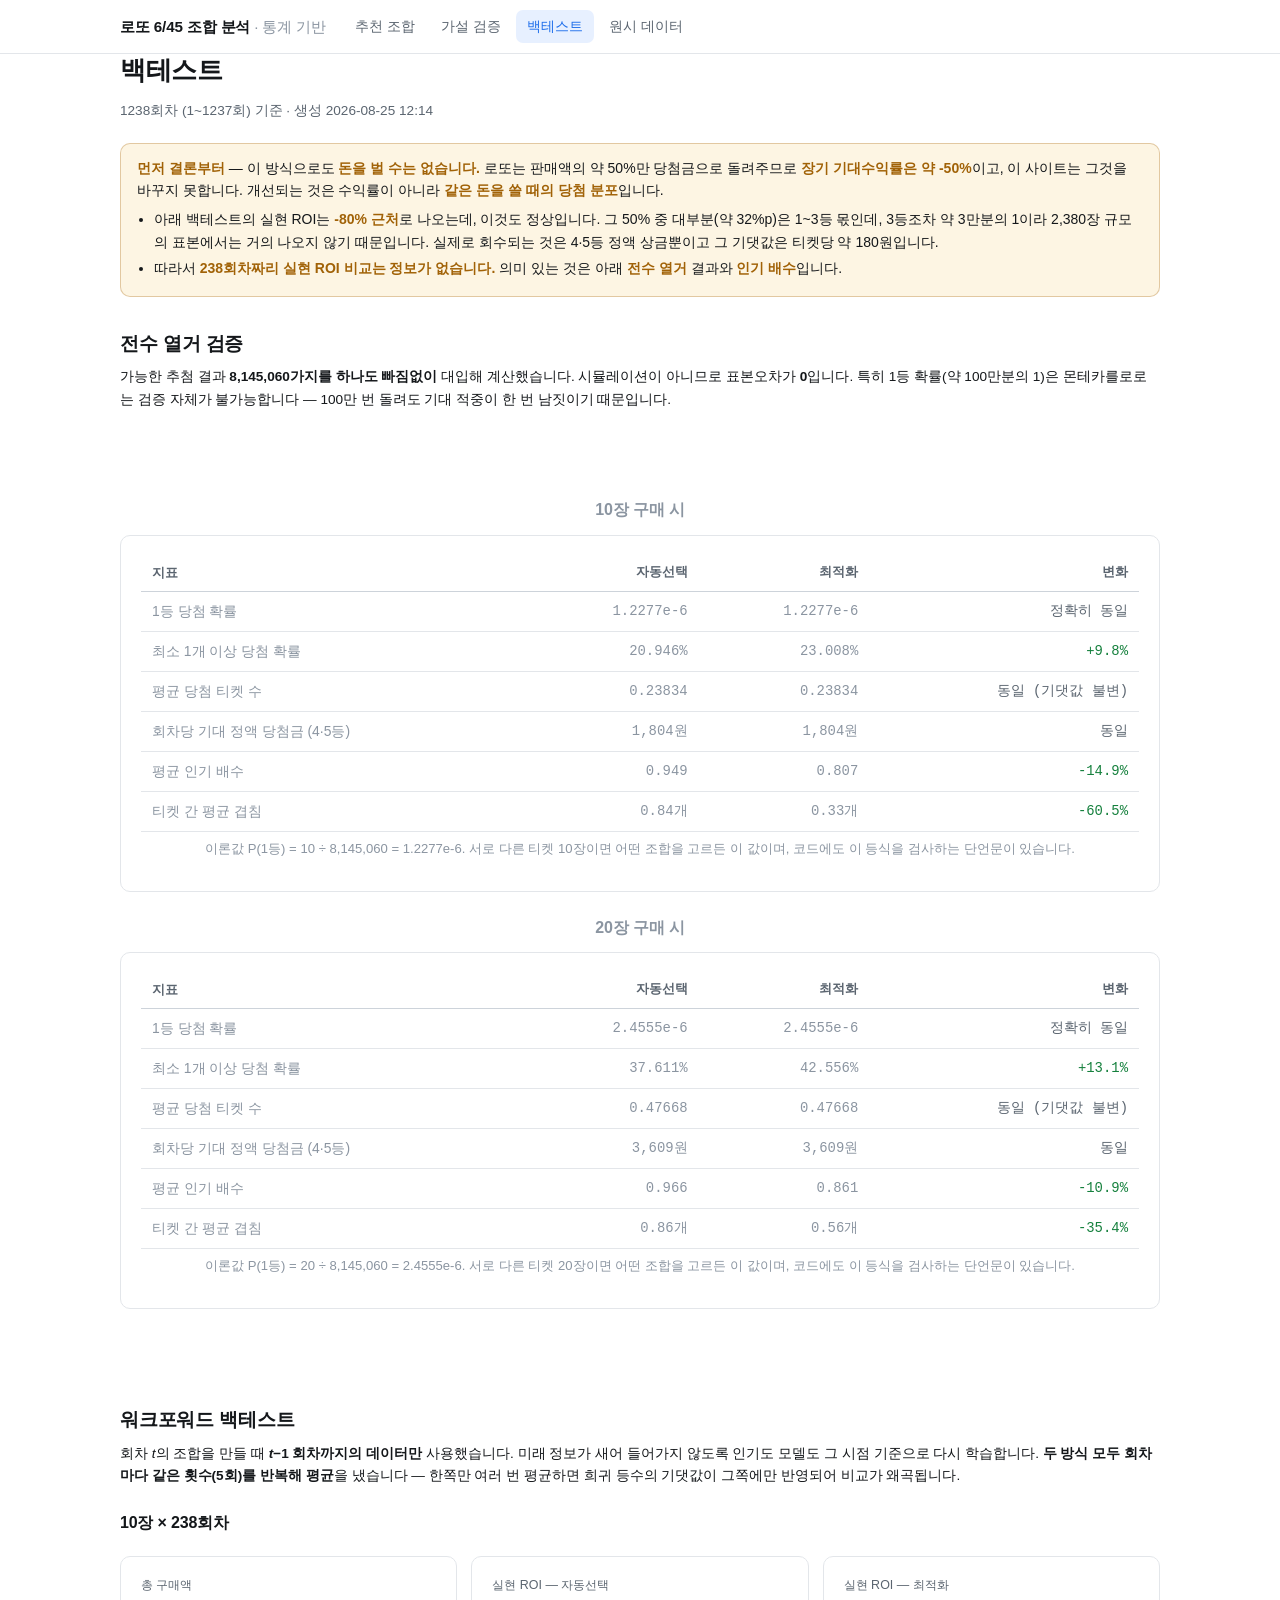
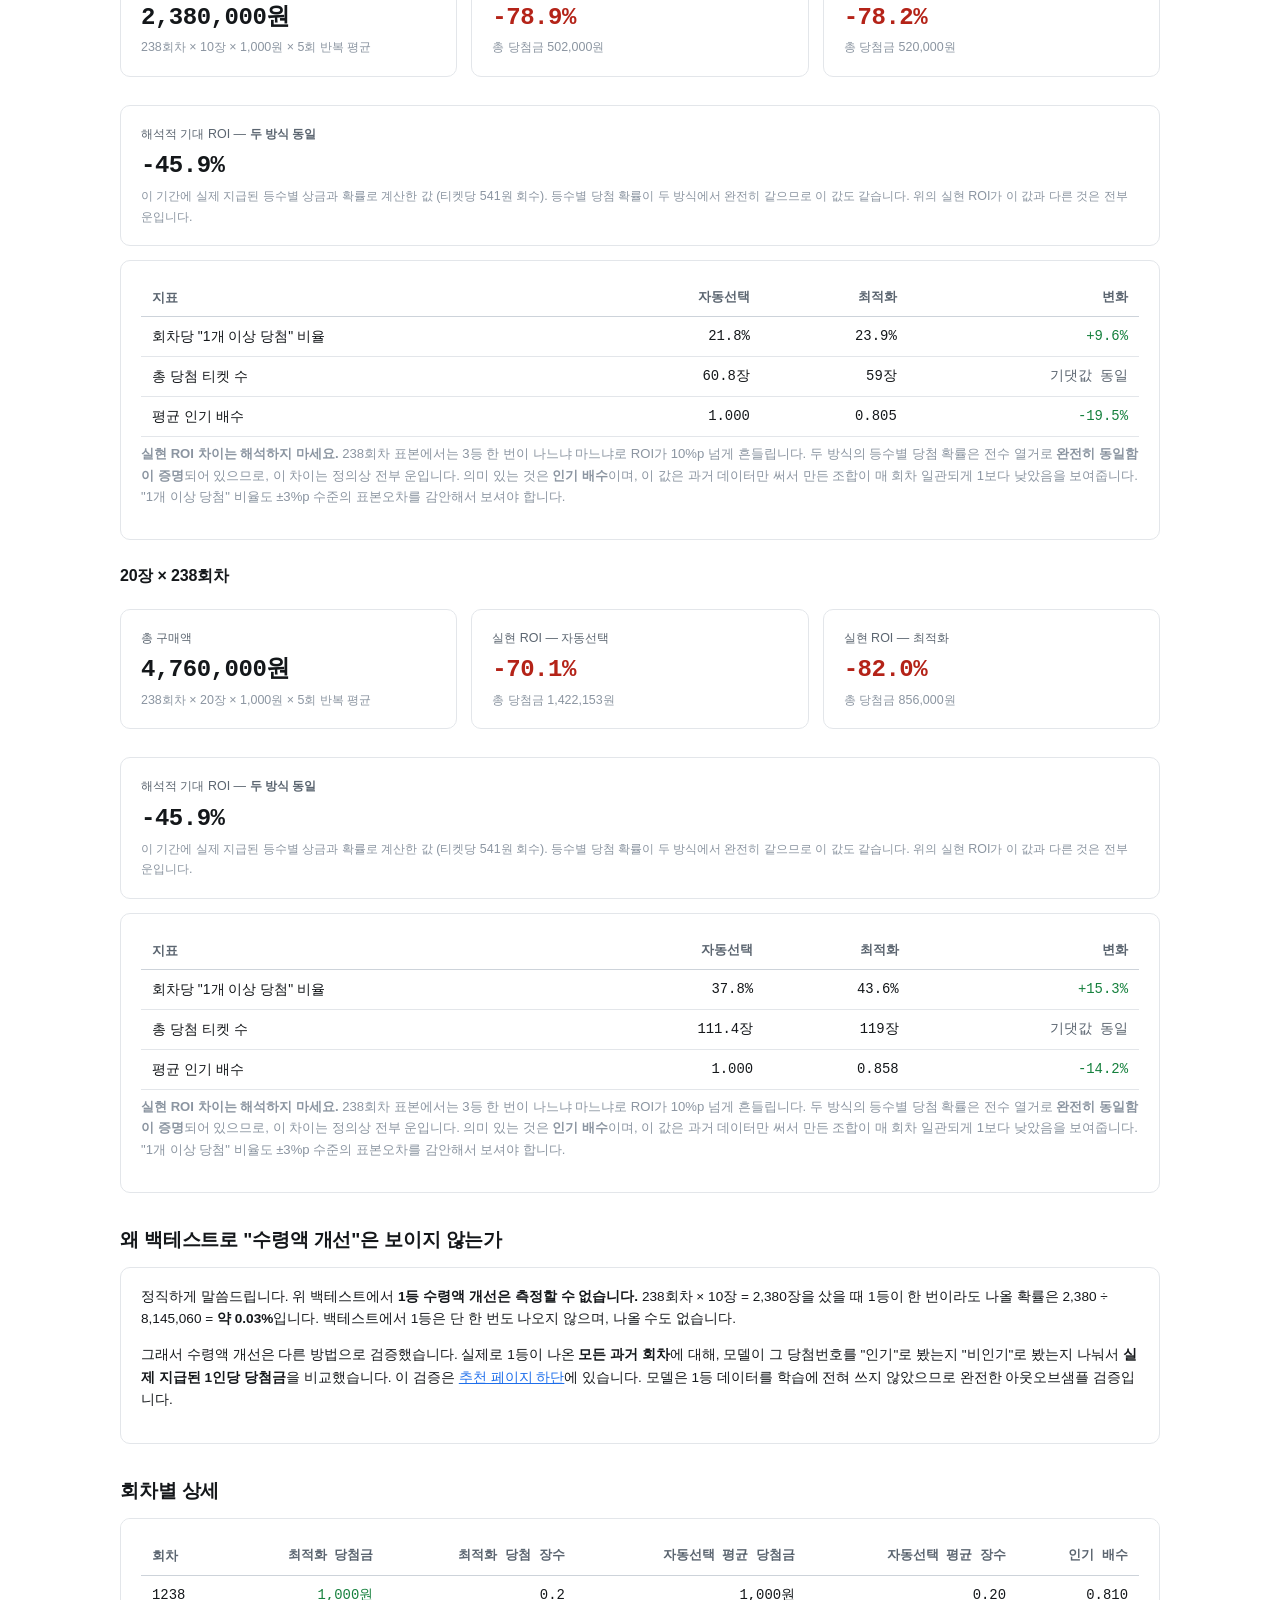
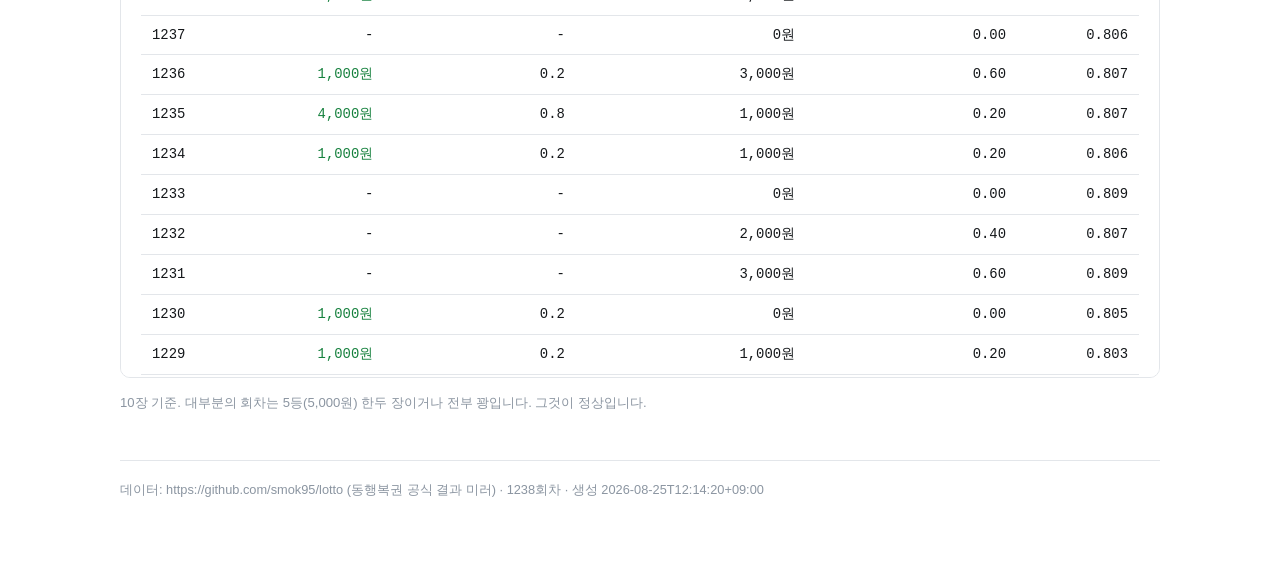
==== web/backtest.html @ 25a47c80 "로또 6/45 조합 분석 시스템 당첨 확률은 조합과 무관하게 1/8,145,060으로 동일하다. 대신 실제로 바꿀 수 있는 두 가지를 최적화한다: 당첨 시 수령액(파리뮤추얼 분배 " ====
<!doctype html>
<html lang="ko">
<head>
<meta charset="utf-8">
<meta name="viewport" content="width=device-width, initial-scale=1">
<meta name="robots" content="noindex, nofollow">
<title>백테스트 — 로또 6/45 조합 분석</title>
<meta name="description" content="워크포워드 백테스트와 8,145,060가지 전수 열거로 검증한 포트폴리오 성능. ROI는 정직하게 약 -50%입니다.">
<link rel="icon" href="data:image/svg+xml,%3Csvg xmlns='http://www.w3.org/2000/svg' viewBox='0 0 32 32'%3E%3Ccircle cx='16' cy='16' r='14' fill='%232a7fd4'/%3E%3Ctext x='16' y='22' font-size='16' font-weight='700' text-anchor='middle' fill='white' font-family='sans-serif'%3E45%3C/text%3E%3C/svg%3E">
<link rel="stylesheet" href="css/style.css">
</head>
<body>
<div class="wrap">
  <h1>백테스트</h1>
  <p class="muted small" id="subtitle"></p>

  <div class="notice">
    <b>먼저 결론부터</b> — 이 방식으로도 <b>돈을 벌 수는 없습니다.</b>
    로또는 판매액의 약 50%만 당첨금으로 돌려주므로 <b>장기 기대수익률은 약 -50%</b>이고,
    이 사이트는 그것을 바꾸지 못합니다. 개선되는 것은 수익률이 아니라
    <b>같은 돈을 쓸 때의 당첨 분포</b>입니다.
    <ul>
      <li>아래 백테스트의 실현 ROI는 <b>-80% 근처</b>로 나오는데, 이것도 정상입니다.
          그 50% 중 대부분(약 32%p)은 1~3등 몫인데, 3등조차 약 3만분의 1이라
          <span id="ntickets-note">수천 장</span> 규모의 표본에서는 거의 나오지 않기 때문입니다.
          실제로 회수되는 것은 4·5등 정액 상금뿐이고 그 기댓값은 티켓당 약 180원입니다.</li>
      <li>따라서 <b>238회차짜리 실현 ROI 비교는 정보가 없습니다.</b>
          의미 있는 것은 아래 <b>전수 열거</b> 결과와 <b>인기 배수</b>입니다.</li>
    </ul>
  </div>

  <h2>전수 열거 검증</h2>
  <p class="small">
    가능한 추첨 결과 <b>8,145,060가지를 하나도 빠짐없이</b> 대입해 계산했습니다.
    시뮬레이션이 아니므로 표본오차가 <b>0</b>입니다. 특히 1등 확률(약 100만분의 1)은
    몬테카를로로는 검증 자체가 불가능합니다 — 100만 번 돌려도 기대 적중이 한 번 남짓이기 때문입니다.
  </p>
  <div id="exact" class="loading">불러오는 중…</div>

  <h2>워크포워드 백테스트</h2>
  <p class="small">
    회차 <i>t</i>의 조합을 만들 때 <b><i>t</i>−1 회차까지의 데이터만</b> 사용했습니다.
    미래 정보가 새어 들어가지 않도록 인기도 모델도 그 시점 기준으로 다시 학습합니다.
    <b>두 방식 모두 회차마다 같은 횟수(<span id="nreps"></span>회)를 반복해 평균</b>을 냈습니다 —
    한쪽만 여러 번 평균하면 희귀 등수의 기댓값이 그쪽에만 반영되어 비교가 왜곡됩니다.
  </p>
  <div id="wf"></div>

  <h2>왜 백테스트로 "수령액 개선"은 보이지 않는가</h2>
  <div class="card small">
    <p>정직하게 말씀드립니다. 위 백테스트에서 <b>1등 수령액 개선은 측정할 수 없습니다.</b>
    <span id="jackpot-math"></span>
    백테스트에서 1등은 단 한 번도 나오지 않으며, 나올 수도 없습니다.</p>
    <p>그래서 수령액 개선은 다른 방법으로 검증했습니다.
    실제로 1등이 나온 <b>모든 과거 회차</b>에 대해, 모델이 그 당첨번호를 "인기"로 봤는지
    "비인기"로 봤는지 나눠서 <b>실제 지급된 1인당 당첨금</b>을 비교했습니다.
    이 검증은 <a href="index.html">추천 페이지 하단</a>에 있습니다.
    모델은 1등 데이터를 학습에 전혀 쓰지 않았으므로 완전한 아웃오브샘플 검증입니다.</p>
  </div>

  <h2>회차별 상세</h2>
  <div id="rounds"></div>

  <footer id="footer"></footer>
</div>

<script src="js/app.js"></script>
<script>
(async () => {
  APP.chrome("backtest.html");
  const f = APP.fmt;
  let bt, meta;
  try {
    [meta, bt] = await Promise.all([APP.load("meta.json"), APP.load("backtest.json")]);
  } catch (e) { APP.set("exact", `<div class="err">${e.message}</div>`); return; }

  APP.el("subtitle").textContent =
    `${meta.n_draws}회차 (1~${meta.latest_draw}회) 기준 · 생성 ${meta.generated_at.slice(0, 16).replace("T", " ")}`;

  // ---------------- 전수 열거 ----------------
  APP.set("exact", Object.keys(bt.montecarlo).map(n => {
    const d = bt.montecarlo[n], o = d.optimized, b = d.random;
    const same = Math.abs(o.p_jackpot - b.p_jackpot) < 1e-15;
    return `<h3>${n}장 구매 시</h3>
      <div class="card table-scroll"><table>
      <thead><tr><th>지표</th><th class="num">자동선택</th><th class="num">최적화</th>
        <th class="num">변화</th></tr></thead><tbody>
      <tr><td>1등 당첨 확률</td><td class="num">${b.p_jackpot.toExponential(4)}</td>
        <td class="num">${o.p_jackpot.toExponential(4)}</td>
        <td class="num ${same ? "flat" : "down"}">${same ? "정확히 동일" : "불일치 — 버그"}</td></tr>
      <tr><td>최소 1개 이상 당첨 확률</td><td class="num">${f.pct(b.p_any_prize, 3)}</td>
        <td class="num">${f.pct(o.p_any_prize, 3)}</td>
        <td class="num up">${f.sign(o.p_any_prize / b.p_any_prize - 1)}</td></tr>
      <tr><td>평균 당첨 티켓 수</td><td class="num">${b.mean_prizes.toFixed(5)}</td>
        <td class="num">${o.mean_prizes.toFixed(5)}</td>
        <td class="num flat">동일 (기댓값 불변)</td></tr>
      <tr><td>회차당 기대 정액 당첨금 (4·5등)</td>
        <td class="num">${f.won(b.mean_fixed_prize)}</td>
        <td class="num">${f.won(o.mean_fixed_prize)}</td>
        <td class="num flat">동일</td></tr>
      <tr><td>평균 인기 배수</td><td class="num">${b.mean_multiplier.toFixed(3)}</td>
        <td class="num">${o.mean_multiplier.toFixed(3)}</td>
        <td class="num up">${f.sign(o.mean_multiplier / b.mean_multiplier - 1)}</td></tr>
      <tr><td>티켓 간 평균 겹침</td><td class="num">${b.mean_overlap.toFixed(2)}개</td>
        <td class="num">${o.mean_overlap.toFixed(2)}개</td>
        <td class="num up">${f.sign(o.mean_overlap / b.mean_overlap - 1)}</td></tr>
      </tbody></table>
      <p class="hint">이론값 P(1등) = ${n} ÷ 8,145,060 = ${(Number(n) / 8145060).toExponential(4)}.
      서로 다른 티켓 ${n}장이면 어떤 조합을 고르든 이 값이며, 코드에도 이 등식을 검사하는 단언문이 있습니다.</p>
      </div>`;
  }).join(""));

  // ---------------- 워크포워드 ----------------
  APP.set("wf", Object.keys(bt.walk_forward).map(n => {
    const s = bt.walk_forward[n].summary, o = s.ours, r = s.random;
    return `<h3>${n}장 × ${s.n_rounds}회차</h3>
      <div class="grid grid-3">
        <div class="card stat"><div class="label">총 구매액</div>
          <div class="value">${f.won(s.spend)}</div>
          <div class="sub">${s.n_rounds}회차 × ${n}장 × 1,000원 × ${s.n_reps}회 반복 평균</div></div>
        <div class="card stat"><div class="label">실현 ROI — 자동선택</div>
          <div class="value down">${(r.roi * 100).toFixed(1)}%</div>
          <div class="sub">총 당첨금 ${f.won(r.prize)}</div></div>
        <div class="card stat"><div class="label">실현 ROI — 최적화</div>
          <div class="value down">${(o.roi * 100).toFixed(1)}%</div>
          <div class="sub">총 당첨금 ${f.won(o.prize)}</div></div>
      </div>
      ${s.analytic_roi == null ? "" : `<div class="card stat">
        <div class="label">해석적 기대 ROI — <b>두 방식 동일</b></div>
        <div class="value">${(s.analytic_roi * 100).toFixed(1)}%</div>
        <div class="sub">이 기간에 실제 지급된 등수별 상금과 확률로 계산한 값
          (티켓당 ${f.won(s.analytic_return_per_ticket)} 회수).
          등수별 당첨 확률이 두 방식에서 완전히 같으므로 이 값도 같습니다.
          위의 실현 ROI가 이 값과 다른 것은 전부 운입니다.</div></div>`}
      <div class="card table-scroll"><table>
      <thead><tr><th>지표</th><th class="num">자동선택</th><th class="num">최적화</th>
        <th class="num">변화</th></tr></thead><tbody>
      <tr><td>회차당 "1개 이상 당첨" 비율</td><td class="num">${f.pct(r.any_rate, 1)}</td>
        <td class="num">${f.pct(o.any_rate, 1)}</td>
        <td class="num ${o.any_rate >= r.any_rate ? "up" : "down"}">${f.sign(o.any_rate / r.any_rate - 1)}</td></tr>
      <tr><td>총 당첨 티켓 수</td><td class="num">${r.wins.toFixed(1)}장</td>
        <td class="num">${o.wins.toFixed(0)}장</td>
        <td class="num flat">기댓값 동일</td></tr>
      <tr><td>평균 인기 배수</td><td class="num">${r.mean_multiplier.toFixed(3)}</td>
        <td class="num">${o.mean_multiplier.toFixed(3)}</td>
        <td class="num up">${f.sign(o.mean_multiplier / r.mean_multiplier - 1)}</td></tr>
      </tbody></table>
      <p class="hint"><b>실현 ROI 차이는 해석하지 마세요.</b> ${s.n_rounds}회차 표본에서는
      3등 한 번이 나느냐 마느냐로 ROI가 10%p 넘게 흔들립니다. 두 방식의 등수별 당첨 확률은
      전수 열거로 <b>완전히 동일함이 증명</b>되어 있으므로, 이 차이는 정의상 전부 운입니다.
      의미 있는 것은 <b>인기 배수</b>이며, 이 값은 과거 데이터만 써서 만든 조합이
      매 회차 일관되게 1보다 낮았음을 보여줍니다.
      "1개 이상 당첨" 비율도 ±3%p 수준의 표본오차를 감안해서 보셔야 합니다.</p>
      </div>`;
  }).join(""));

  // ---------------- 회차별 표 ----------------
  const rows10 = bt.walk_forward["10"].rounds;
  APP.set("rounds", `<div class="card table-scroll" style="max-height:460px;overflow-y:auto">
    <table><thead><tr><th>회차</th><th class="num">최적화 당첨금</th><th class="num">최적화 당첨 장수</th>
      <th class="num">자동선택 평균 당첨금</th><th class="num">자동선택 평균 장수</th>
      <th class="num">인기 배수</th></tr></thead><tbody>
    ${rows10.slice().reverse().map(r => `<tr>
      <td class="mono">${r.draw_no}</td>
      <td class="num${r.ours_prize > 0 ? " up" : ""}">${r.ours_prize ? f.won(r.ours_prize) : "-"}</td>
      <td class="num">${r.ours_wins || "-"}</td>
      <td class="num">${f.won(r.rand_prize)}</td>
      <td class="num">${r.rand_wins.toFixed(2)}</td>
      <td class="num">${r.ours_multiplier.toFixed(3)}</td></tr>`).join("")}
    </tbody></table></div>
    <p class="hint">10장 기준. 대부분의 회차는 5등(5,000원) 한두 장이거나 전부 꽝입니다. 그것이 정상입니다.</p>`);

  const s10 = bt.walk_forward["10"].summary;
  const nTk = s10.n_rounds * 10;
  APP.el("ntickets-note").textContent = f.int(nTk) + "장";
  APP.el("nreps").textContent = s10.n_reps;
  APP.el("jackpot-math").innerHTML =
    `${s10.n_rounds}회차 × 10장 = ${f.int(nTk)}장을 샀을 때 1등이 한 번이라도 나올 확률은 ` +
    `${f.int(nTk)} ÷ 8,145,060 = <b>약 ${(nTk / 8145060 * 100).toFixed(2)}%</b>입니다.`;

  APP.set("footer", `데이터: ${meta.data_source} · ${meta.n_draws}회차 · 생성 ${meta.generated_at}`);
})();
</script>
</body>
</html>
---- web/css/style.css ----
/* 로또 분석 — 공통 스타일 */
:root {
  --bg: #ffffff;
  --bg-soft: #f6f7f9;
  --bg-card: #ffffff;
  --border: #e3e6ea;
  --border-strong: #cdd3da;
  --text: #14171a;
  --text-dim: #5b6570;
  --text-faint: #8b95a1;
  --accent: #1f6feb;
  --accent-soft: #e7f0ff;
  --good: #15803d;
  --good-soft: #e8f5ec;
  --bad: #b42318;
  --bad-soft: #fdeceb;
  --warn: #a16207;
  --warn-soft: #fdf5e3;
  --mono: ui-monospace, SFMono-Regular, "SF Mono", Menlo, monospace;
  --sans: -apple-system, BlinkMacSystemFont, "Apple SD Gothic Neo", "Pretendard",
          "Noto Sans KR", "Malgun Gothic", sans-serif;
  --radius: 10px;
  --maxw: 1080px;
}
@media (prefers-color-scheme: dark) {
  :root {
    --bg: #0f1115; --bg-soft: #161a20; --bg-card: #171b21;
    --border: #262c35; --border-strong: #38404b;
    --text: #e6e9ee; --text-dim: #9aa4b1; --text-faint: #6b7684;
    --accent: #5b9bff; --accent-soft: #16233a;
    --good: #4ade80; --good-soft: #14251a;
    --bad: #f87171; --bad-soft: #2a1618;
    --warn: #fbbf24; --warn-soft: #2a2210;
  }
}
* { box-sizing: border-box; }
html { -webkit-text-size-adjust: 100%; }
body {
  margin: 0; background: var(--bg); color: var(--text);
  font-family: var(--sans); font-size: 15px; line-height: 1.65;
}
a { color: var(--accent); }
h1, h2, h3 { line-height: 1.3; margin: 0 0 .5em; font-weight: 700; letter-spacing: -.01em; }
h1 { font-size: 1.6rem; }
h2 { font-size: 1.2rem; margin-top: 2.2rem; }
h3 { font-size: 1rem; margin-top: 1.6rem; }
p { margin: 0 0 1em; }
code, .mono, .num { font-family: var(--mono); font-variant-numeric: tabular-nums; }

/* ---------- 레이아웃 ---------- */
.wrap { max-width: var(--maxw); margin: 0 auto; padding: 0 20px 80px; }
.topbar {
  position: sticky; top: 0; z-index: 30; background: var(--bg);
  border-bottom: 1px solid var(--border);
}
.topbar-inner {
  max-width: var(--maxw); margin: 0 auto; padding: 10px 20px;
  display: flex; align-items: center; gap: 18px; flex-wrap: wrap;
}
.brand { font-weight: 700; font-size: .95rem; letter-spacing: -.01em; white-space: nowrap; }
.brand span { color: var(--text-faint); font-weight: 500; }
nav { display: flex; gap: 4px; flex-wrap: wrap; }
nav a {
  padding: 5px 11px; border-radius: 7px; text-decoration: none;
  color: var(--text-dim); font-size: .88rem; font-weight: 500;
}
nav a:hover { background: var(--bg-soft); color: var(--text); }
nav a[aria-current="page"] { background: var(--accent-soft); color: var(--accent); }

/* ---------- 고지 ---------- */
.notice {
  background: var(--warn-soft); border: 1px solid color-mix(in srgb, var(--warn) 30%, transparent);
  border-radius: var(--radius); padding: 13px 16px; margin: 20px 0;
  font-size: .875rem; color: var(--text); line-height: 1.6;
}
.notice b { color: var(--warn); }
.notice ul { margin: .5em 0 0; padding-left: 1.2em; }
.notice li { margin: .25em 0; }
.notice-foot { font-size: .8rem; color: var(--text-dim); margin-top: .6em; }

/* ---------- 카드 ---------- */
.card {
  background: var(--bg-card); border: 1px solid var(--border);
  border-radius: var(--radius); padding: 18px 20px; margin: 14px 0;
}
.card-tight { padding: 14px 16px; }
.grid { display: grid; gap: 14px; }
.grid-2 { grid-template-columns: repeat(auto-fit, minmax(280px, 1fr)); }
.grid-3 { grid-template-columns: repeat(auto-fit, minmax(200px, 1fr)); }

.stat { text-align: left; }
.stat .label { font-size: .78rem; color: var(--text-dim); margin-bottom: 2px; }
.stat .value { font-size: 1.5rem; font-weight: 700; font-family: var(--mono);
               font-variant-numeric: tabular-nums; letter-spacing: -.02em; }
.stat .sub { font-size: .78rem; color: var(--text-faint); }
.up { color: var(--good); } .down { color: var(--bad); } .flat { color: var(--text-dim); }

/* ---------- 번호 볼 ---------- */
.balls { display: flex; gap: 7px; flex-wrap: wrap; align-items: center; }
.ball {
  width: 34px; height: 34px; border-radius: 50%; display: inline-flex;
  align-items: center; justify-content: center; font-family: var(--mono);
  font-weight: 700; font-size: .9rem; color: #fff; flex: none;
  box-shadow: inset 0 -2px 4px rgba(0,0,0,.18);
}
.ball.sm { width: 26px; height: 26px; font-size: .75rem; }
.b1 { background: #f2b90c; } .b2 { background: #2a7fd4; } .b3 { background: #e0503f; }
.b4 { background: #7a838d; } .b5 { background: #17a06a; }
.ball.bonus { outline: 2px dashed var(--border-strong); outline-offset: 2px; }

/* ---------- 티켓 ---------- */
.ticket {
  display: grid; grid-template-columns: 34px 1fr auto; gap: 14px;
  align-items: start; padding: 13px 0; border-top: 1px solid var(--border);
}
.ticket:first-of-type { border-top: 0; }
.ticket-no { font-family: var(--mono); color: var(--text-faint); font-size: .85rem; padding-top: 7px; }
.ticket-notes { font-size: .8rem; color: var(--text-dim); margin-top: 6px; line-height: 1.5; }
.ticket-notes span::after { content: " · "; color: var(--text-faint); }
.ticket-notes span:last-child::after { content: ""; }
.ticket-metric { text-align: right; font-family: var(--mono); font-size: .8rem;
                 color: var(--text-dim); white-space: nowrap; padding-top: 5px; }
.ticket-metric b { display: block; font-size: 1.05rem; color: var(--text); }

/* ---------- 토글 ---------- */
.toggle { display: inline-flex; background: var(--bg-soft); border: 1px solid var(--border);
          border-radius: 9px; padding: 3px; gap: 3px; }
.toggle button {
  border: 0; background: transparent; color: var(--text-dim); cursor: pointer;
  padding: 7px 18px; border-radius: 7px; font-size: .9rem; font-weight: 600;
  font-family: inherit;
}
.toggle button[aria-pressed="true"] { background: var(--bg-card); color: var(--text);
  box-shadow: 0 1px 3px rgba(0,0,0,.1); }

/* ---------- 표 ---------- */
.table-scroll { overflow-x: auto; -webkit-overflow-scrolling: touch; }
table { border-collapse: collapse; width: 100%; font-size: .87rem; }
th, td { padding: 8px 11px; text-align: right; border-bottom: 1px solid var(--border);
         white-space: nowrap; }
th { color: var(--text-dim); font-weight: 600; font-size: .8rem; text-align: right;
     border-bottom: 1px solid var(--border-strong); }
th:first-child, td:first-child { text-align: left; }
td.num, th.num { font-family: var(--mono); font-variant-numeric: tabular-nums; }
tbody tr:hover { background: var(--bg-soft); }

.pill { display: inline-block; padding: 2px 8px; border-radius: 20px; font-size: .74rem;
        font-weight: 600; }
.pill.ok { background: var(--good-soft); color: var(--good); }
.pill.no { background: var(--bg-soft); color: var(--text-faint); }
.pill.warn { background: var(--warn-soft); color: var(--warn); }

/* ---------- 히트맵 ---------- */
.slip { display: grid; grid-template-columns: repeat(7, 1fr); gap: 5px; max-width: 380px; }
.slip-cell {
  aspect-ratio: 1; border-radius: 7px; display: flex; flex-direction: column;
  align-items: center; justify-content: center; font-family: var(--mono);
  font-size: .8rem; font-weight: 700; border: 1px solid var(--border);
}
.slip-cell small { font-size: .58rem; font-weight: 500; opacity: .75; }
.legend { display: flex; align-items: center; gap: 8px; font-size: .78rem;
          color: var(--text-dim); margin-top: 10px; }
.legend .bar { height: 10px; width: 130px; border-radius: 5px;
  background: linear-gradient(90deg, #2a7fd4, #f6f7f9, #e0503f); }

.muted { color: var(--text-dim); }
.small { font-size: .85rem; }
.tiny { font-size: .78rem; }
.hint { font-size: .82rem; color: var(--text-faint); margin-top: 6px; }
.loading { padding: 50px 0; text-align: center; color: var(--text-faint); }
.err { background: var(--bad-soft); border: 1px solid var(--bad); color: var(--bad);
       padding: 14px 16px; border-radius: var(--radius); }
.sep { height: 1px; background: var(--border); margin: 26px 0; }
footer { border-top: 1px solid var(--border); margin-top: 46px; padding-top: 18px;
         font-size: .8rem; color: var(--text-faint); }
.fresh { font-size: .78rem; color: var(--text-faint); }
.fresh.new { color: var(--good); font-weight: 600; }
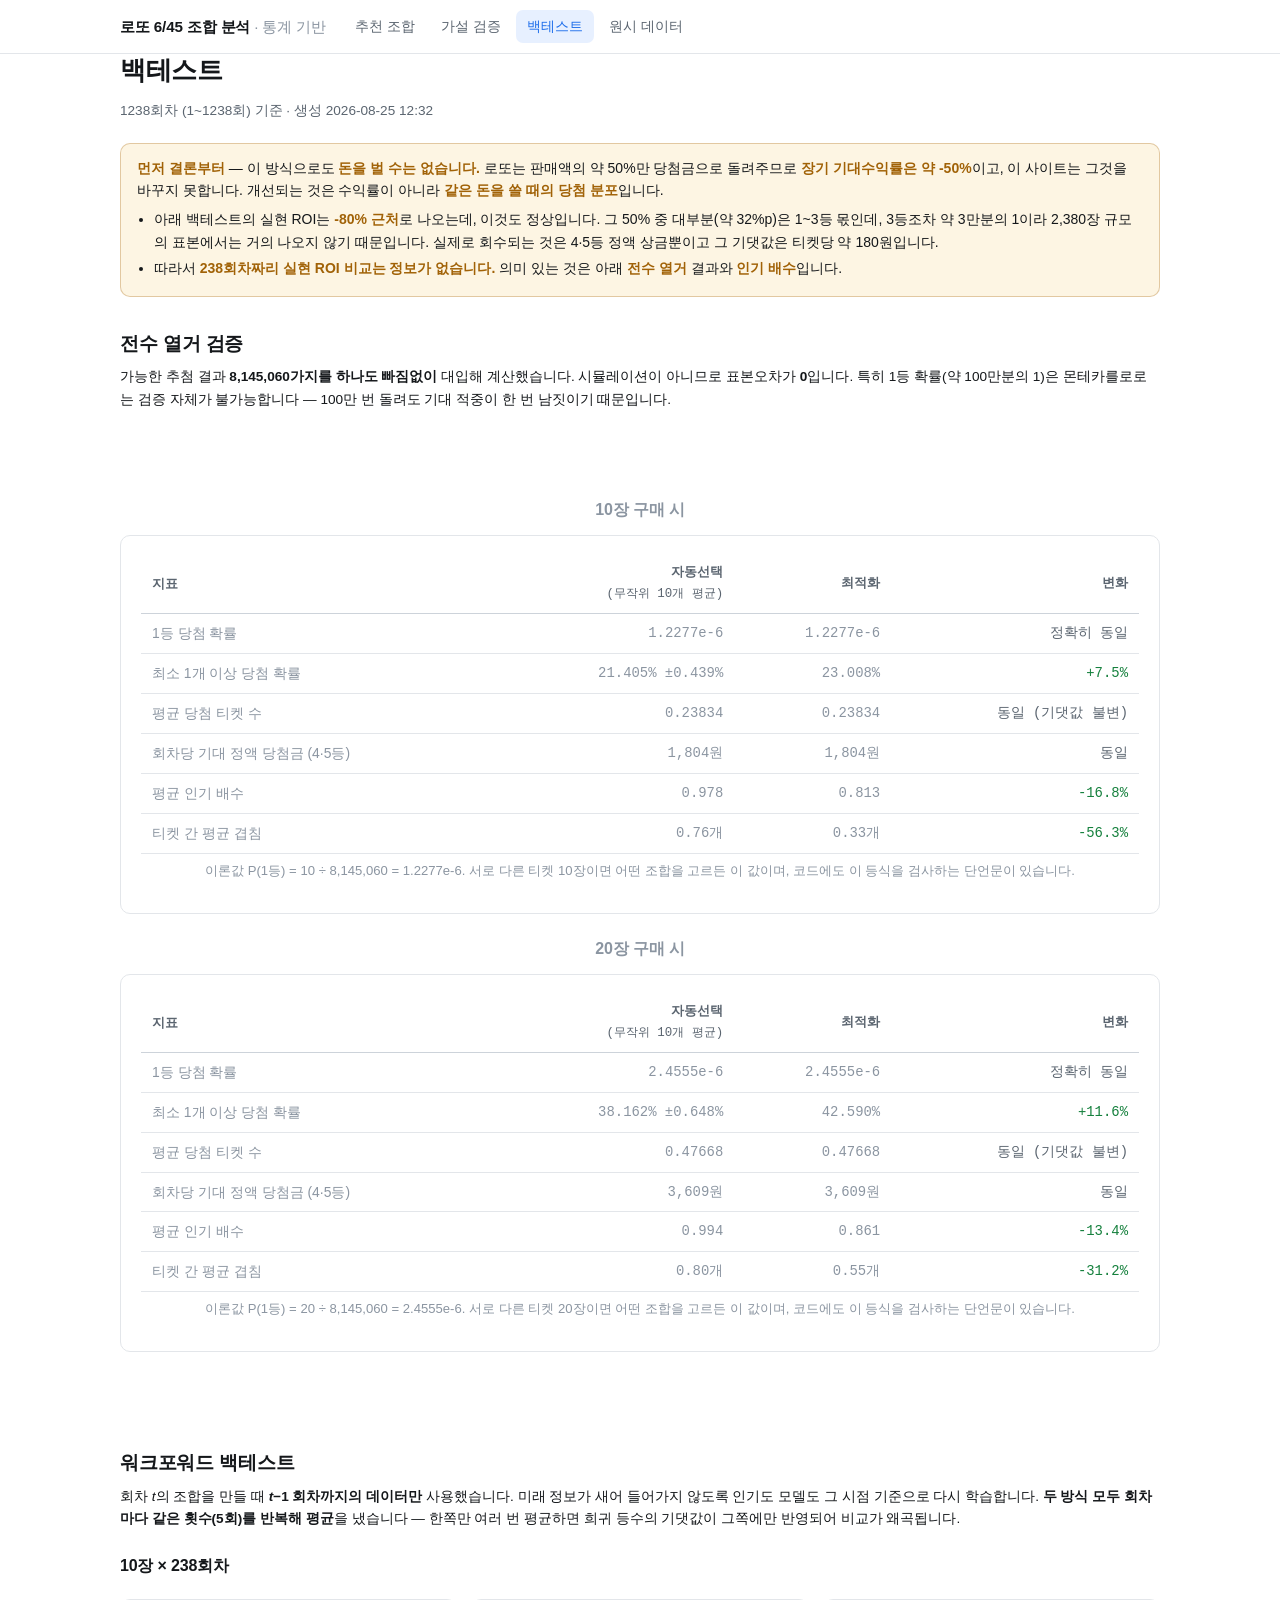
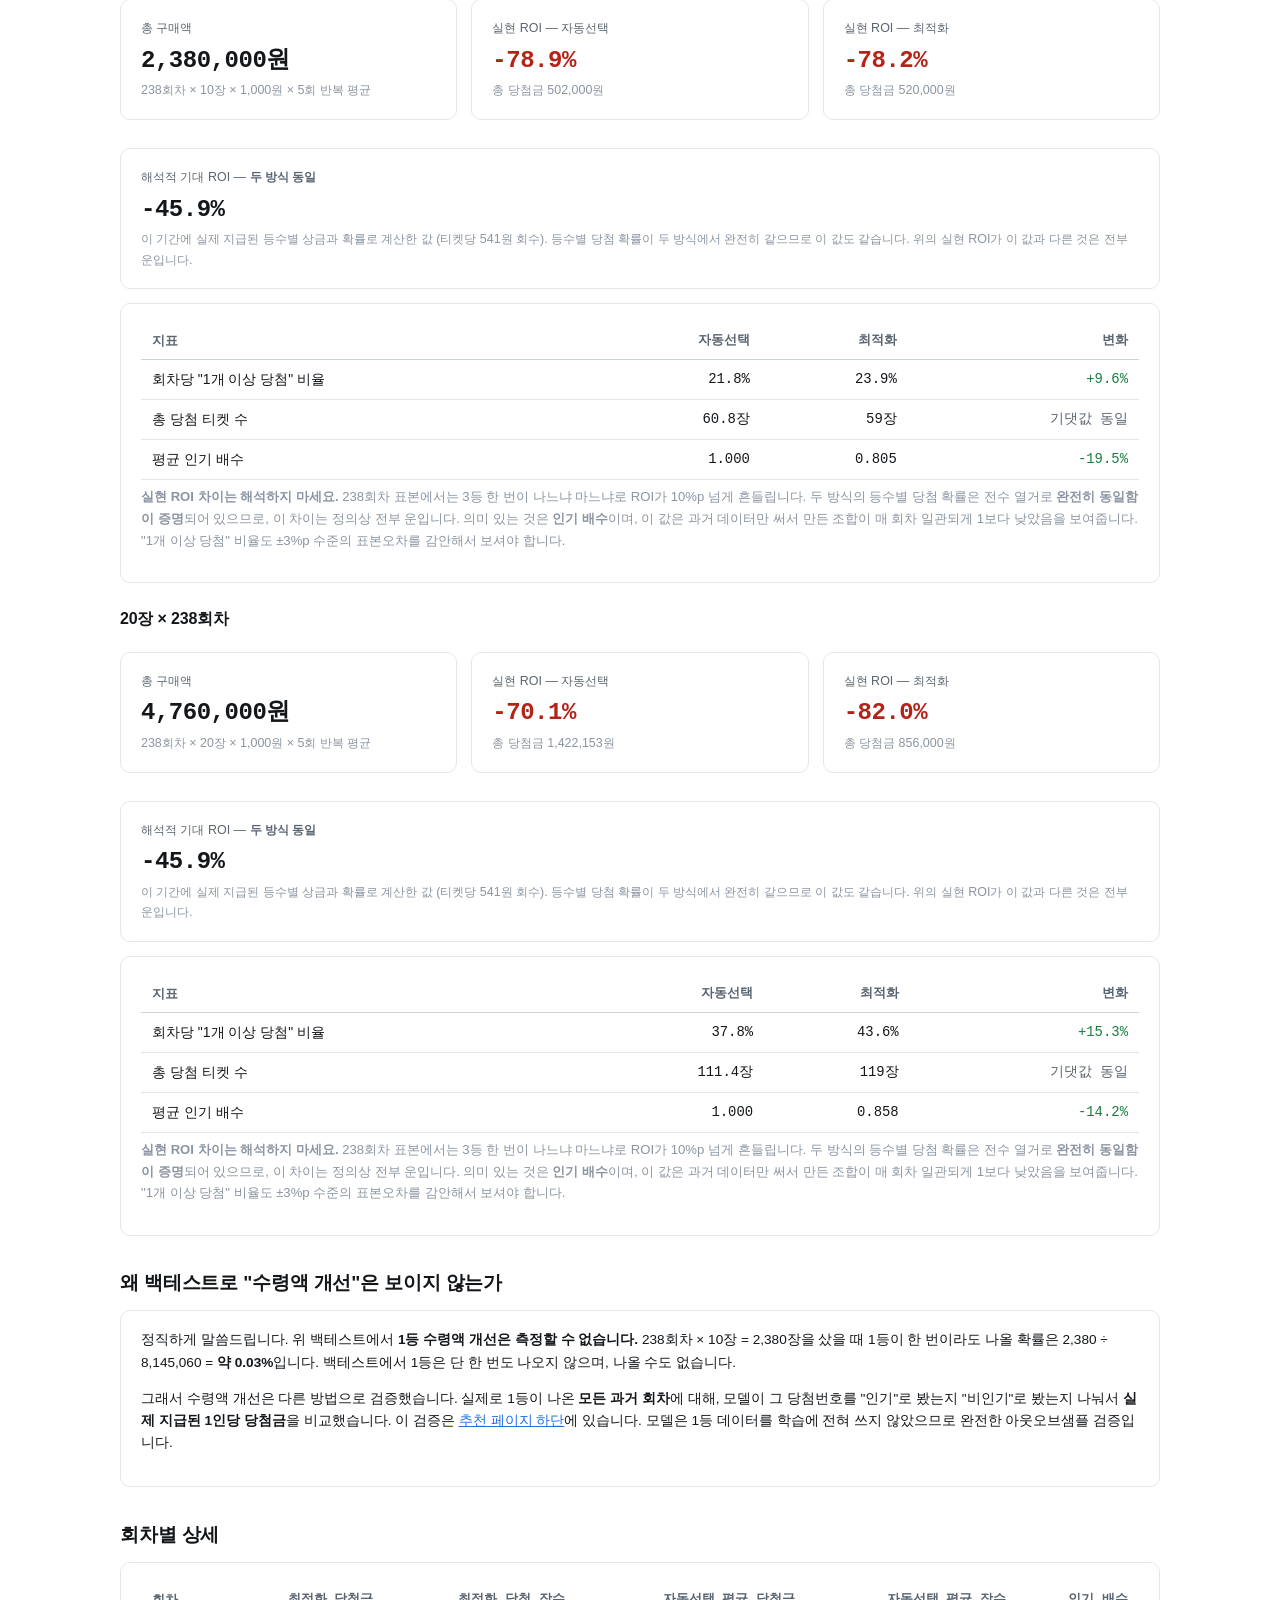
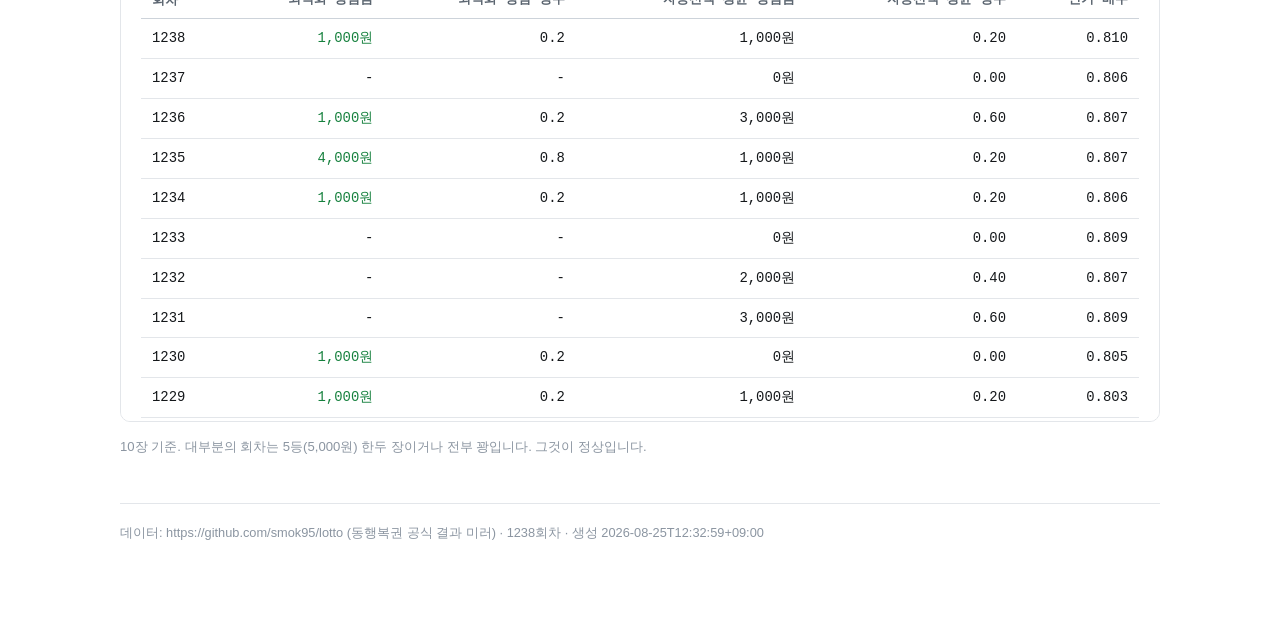
==== commit 8d1f8c09: "자동선택 기준선을 무작위 포트폴리오 10개 평균으로 기존에는 무작위 포트폴리오를 하나만 뽑아 기준선으로 썼다. 그 하나의 운이 기준선이 되어 버려서, 추천 페이지(0.21219)와" ====
--- a/web/backtest.html
+++ b/web/backtest.html
@@ -83,12 +83,14 @@
     const same = Math.abs(o.p_jackpot - b.p_jackpot) < 1e-15;
     return `<h3>${n}장 구매 시</h3>
       <div class="card table-scroll"><table>
-      <thead><tr><th>지표</th><th class="num">자동선택</th><th class="num">최적화</th>
-        <th class="num">변화</th></tr></thead><tbody>
+      <thead><tr><th>지표</th>
+        <th class="num">자동선택<br><span class="tiny muted" style="font-weight:400">(무작위 ${b.reps || 1}개 평균)</span></th>
+        <th class="num">최적화</th><th class="num">변화</th></tr></thead><tbody>
       <tr><td>1등 당첨 확률</td><td class="num">${b.p_jackpot.toExponential(4)}</td>
         <td class="num">${o.p_jackpot.toExponential(4)}</td>
         <td class="num ${same ? "flat" : "down"}">${same ? "정확히 동일" : "불일치 — 버그"}</td></tr>
-      <tr><td>최소 1개 이상 당첨 확률</td><td class="num">${f.pct(b.p_any_prize, 3)}</td>
+      <tr><td>최소 1개 이상 당첨 확률</td><td class="num">${f.pct(b.p_any_prize, 3)}${
+        b.p_any_prize_sd ? ` ±${f.pct(b.p_any_prize_sd, 3)}` : ""}</td>
         <td class="num">${f.pct(o.p_any_prize, 3)}</td>
         <td class="num up">${f.sign(o.p_any_prize / b.p_any_prize - 1)}</td></tr>
       <tr><td>평균 당첨 티켓 수</td><td class="num">${b.mean_prizes.toFixed(5)}</td>
